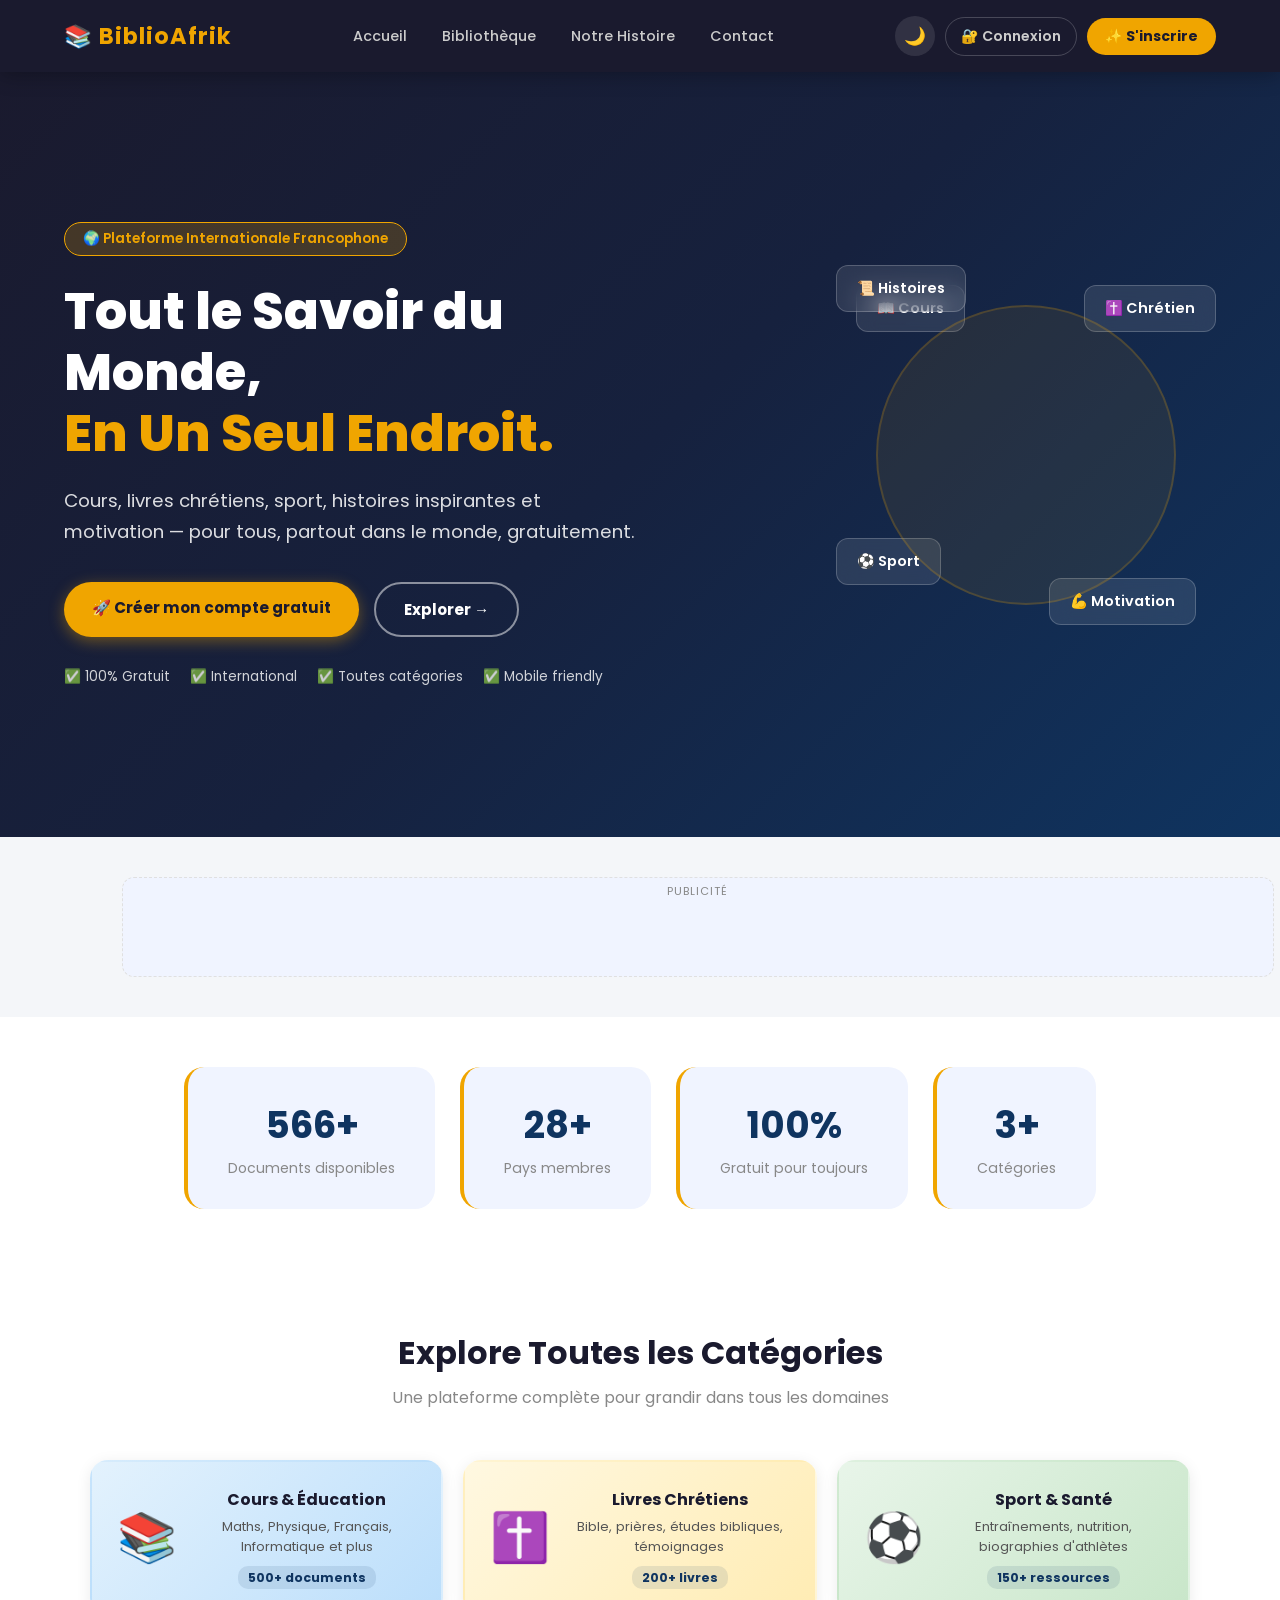
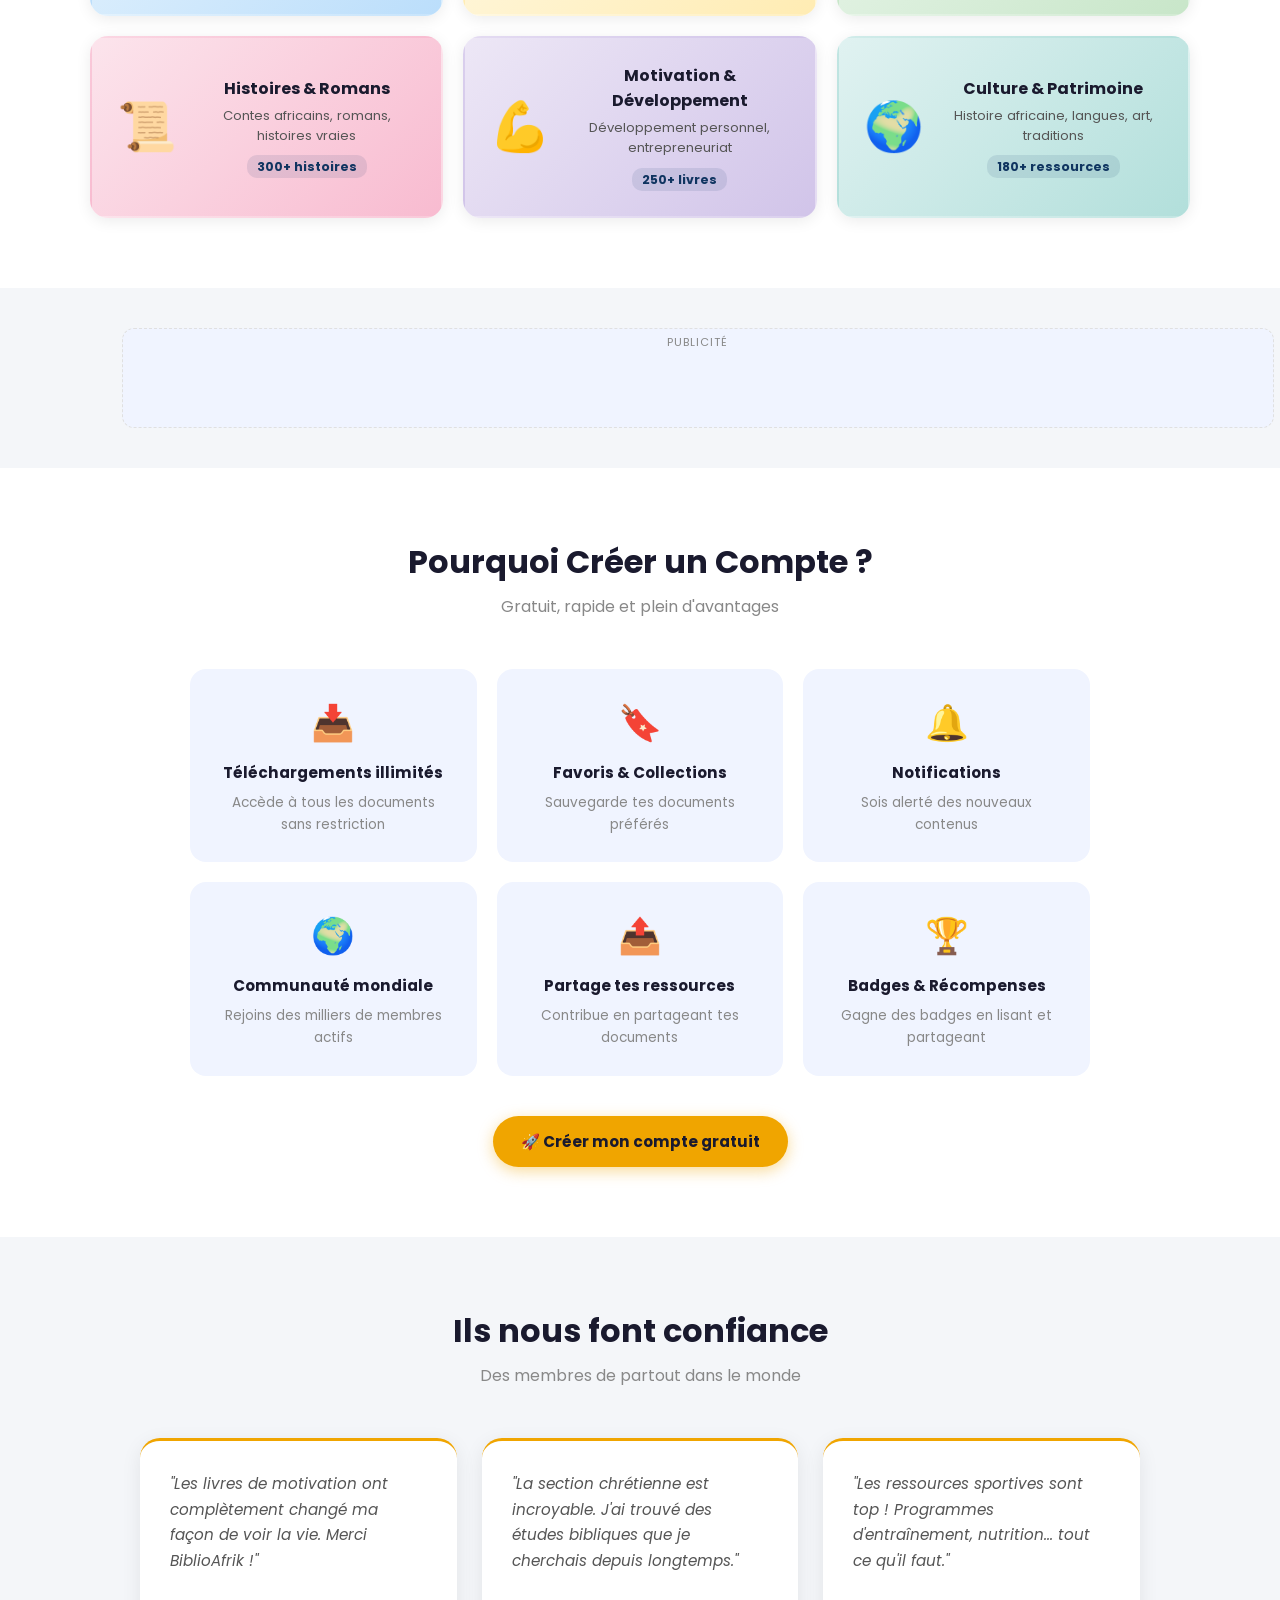
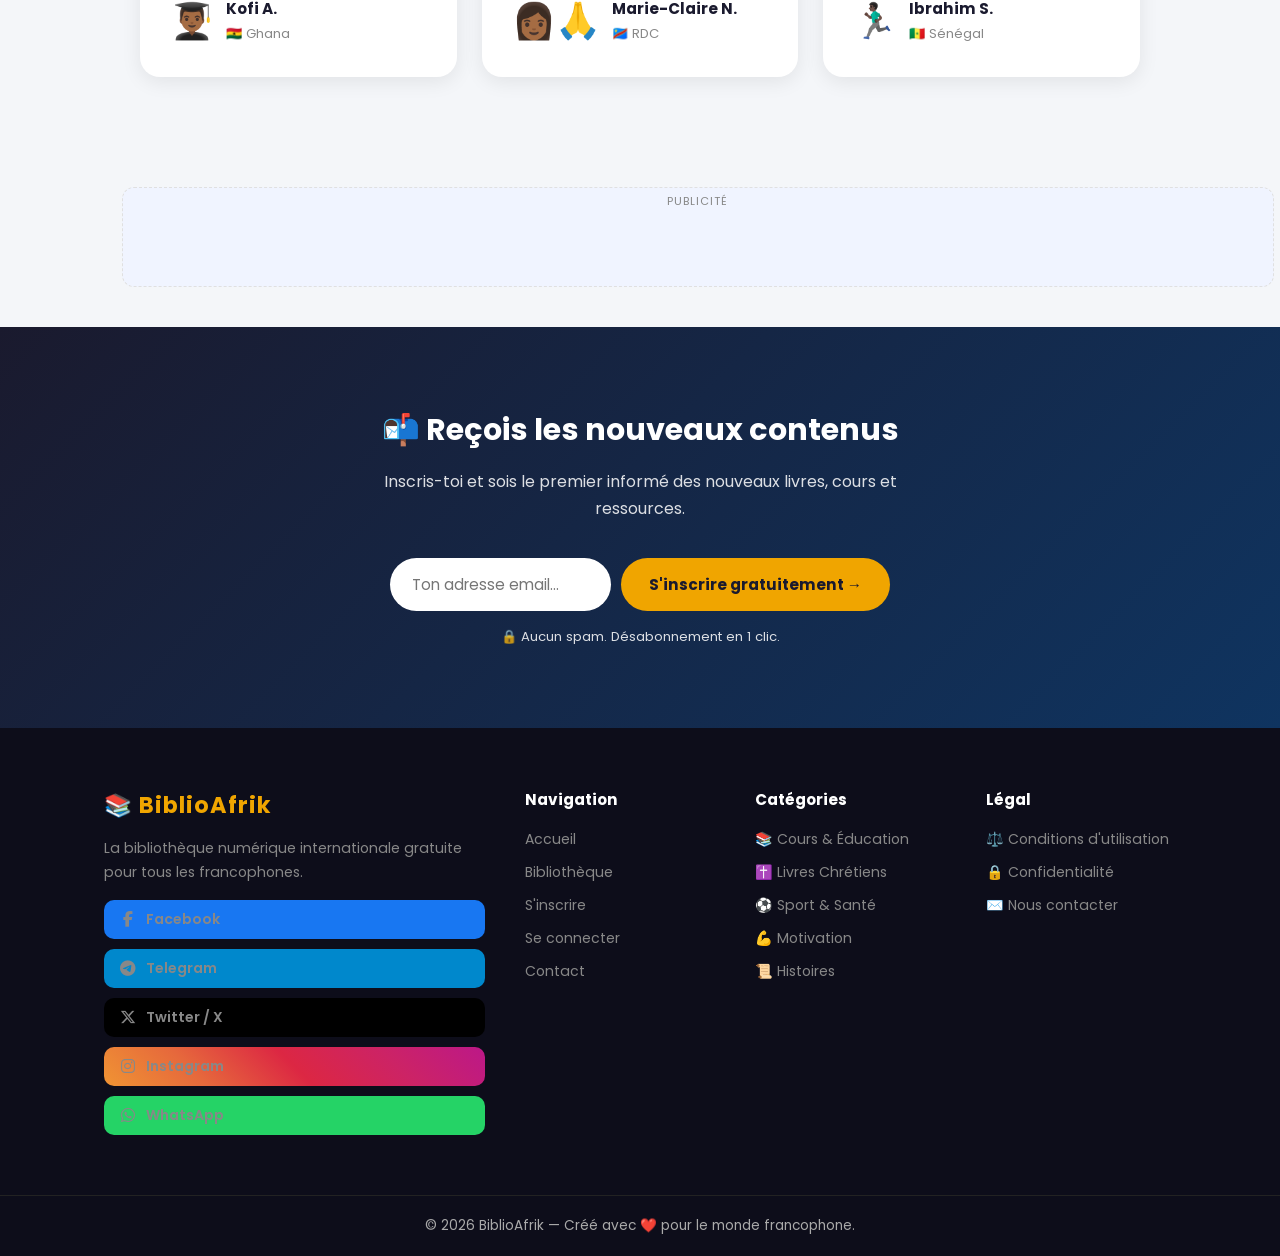
==== index.html @ c8571923 "Verset du jour + lecteur PDF" ====
<!DOCTYPE html>
<html lang="fr" data-theme="light">
<head>
  <meta charset="UTF-8"/>
  <meta name="viewport" content="width=device-width, initial-scale=1.0"/>
  <meta name="description" content="BiblioAfrik — Bibliothèque numérique internationale gratuite pour tous les francophones"/>
  <title>BiblioAfrik — Bibliothèque Numérique Internationale</title>
  <link rel="stylesheet" href="css/style.css"/>
  <link href="https://fonts.googleapis.com/css2?family=Poppins:wght@300;400;600;700;800&display=swap" rel="stylesheet"/>
  <link rel="stylesheet" href="https://cdnjs.cloudflare.com/ajax/libs/font-awesome/6.5.0/css/all.min.css"/>
  <script async src="https://pagead2.googlesyndication.com/pagead/js/adsbygoogle.js?client=ca-pub-8006779195400510" crossorigin="anonymous"></script>
</head>
<script src="js/verset.js"></script>
<body>
    <!-- VERSET DU JOUR -->
<div id="versetDuJour"></div>

  <nav>
    <div class="logo">📚 BiblioAfrik</div>
    <div class="hamburger" id="hamburger"><span></span><span></span><span></span></div>
    <ul id="navMenu">
      <li><a href="index.html">Accueil</a></li>
      <li><a href="bibliotheque.html">Bibliothèque</a></li>
      <li><a href="apropos.html">Notre Histoire</a></li>
      <li><a href="contact.html">Contact</a></li>
    </ul>
    <div class="nav-actions">
      <button class="dark-toggle" id="darkToggle">🌙</button>
      <div class="notif-bell" id="notifBell" onclick="toggleNotifs()" style="display:none;">
        🔔
        <span class="notif-count" id="notifCount">0</span>
        <div class="notif-dropdown" id="notifDropdown">
          <div class="notif-header"><h4>🔔 Notifications</h4><button onclick="toutMarquerLu()">Tout lire</button></div>
          <div id="notifListe"></div>
        </div>
      </div>
      <a href="connexion.html" class="btn-nav-login" id="btnLogin">🔐 Connexion</a>
      <a href="inscription.html" class="btn-nav-register" id="btnRegister">✨ S'inscrire</a>
    </div>
  </nav>

  <header class="hero">
    <div class="hero-content">
      <div class="hero-badge">🌍 Plateforme Internationale Francophone</div>
      <h1>Tout le Savoir du Monde,<br/><span>En Un Seul Endroit.</span></h1>
      <p>Cours, livres chrétiens, sport, histoires inspirantes et motivation — pour tous, partout dans le monde, gratuitement.</p>
      <div class="hero-buttons">
        <a href="inscription.html" class="btn">🚀 Créer mon compte gratuit</a>
        <a href="bibliotheque.html" class="btn btn-outline">Explorer →</a>
      </div>
      <div class="hero-trust">
        <span>✅ 100% Gratuit</span>
        <span>✅ International</span>
        <span>✅ Toutes catégories</span>
        <span>✅ Mobile friendly</span>
      </div>
    </div>
    <div class="hero-visual">
      <div class="floating-card fc1">📖 Cours</div>
      <div class="floating-card fc2">✝️ Chrétien</div>
      <div class="floating-card fc3">⚽ Sport</div>
      <div class="floating-card fc4">💪 Motivation</div>
      <div class="floating-card fc5">📜 Histoires</div>
      <div class="hero-circle"></div>
    </div>
  </header>

  <!-- PUB APRÈS HERO -->
  <div class="pub-section">
    <div class="pub-container pub-horizontal">
      <ins class="adsbygoogle" style="display:block" data-ad-client="ca-pub-8006779195400510" data-ad-slot="auto" data-ad-format="auto" data-full-width-responsive="true"></ins>
      <script>(adsbygoogle = window.adsbygoogle || []).push({});</script>
    </div>
  </div>

  <section class="stats">
    <div class="stat-card"><h2 class="count" data-target="1000">0</h2><p>Documents disponibles</p></div>
    <div class="stat-card"><h2 class="count" data-target="50">0</h2><p>Pays membres</p></div>
    <div class="stat-card"><h2>100%</h2><p>Gratuit pour toujours</p></div>
    <div class="stat-card"><h2 class="count" data-target="6">0</h2><p>Catégories</p></div>
  </section>

  <section class="categories">
    <h2>Explore Toutes les Catégories</h2>
    <p class="subtitle">Une plateforme complète pour grandir dans tous les domaines</p>
    <div class="cat-grid-large">
      <a href="bibliotheque.html?cat=cours" class="cat-card-large cat-cours">
        <div class="cat-large-icon">📚</div>
        <div class="cat-large-info"><h3>Cours & Éducation</h3><p>Maths, Physique, Français, Informatique et plus</p><span class="cat-count">500+ documents</span></div>
      </a>
      <a href="bibliotheque.html?cat=chretien" class="cat-card-large cat-chretien">
        <div class="cat-large-icon">✝️</div>
        <div class="cat-large-info"><h3>Livres Chrétiens</h3><p>Bible, prières, études bibliques, témoignages</p><span class="cat-count">200+ livres</span></div>
      </a>
      <a href="bibliotheque.html?cat=sport" class="cat-card-large cat-sport">
        <div class="cat-large-icon">⚽</div>
        <div class="cat-large-info"><h3>Sport & Santé</h3><p>Entraînements, nutrition, biographies d'athlètes</p><span class="cat-count">150+ ressources</span></div>
      </a>
      <a href="bibliotheque.html?cat=histoires" class="cat-card-large cat-histoires">
        <div class="cat-large-icon">📜</div>
        <div class="cat-large-info"><h3>Histoires & Romans</h3><p>Contes africains, romans, histoires vraies</p><span class="cat-count">300+ histoires</span></div>
      </a>
      <a href="bibliotheque.html?cat=motivation" class="cat-card-large cat-motivation">
        <div class="cat-large-icon">💪</div>
        <div class="cat-large-info"><h3>Motivation & Développement</h3><p>Développement personnel, entrepreneuriat</p><span class="cat-count">250+ livres</span></div>
      </a>
      <a href="bibliotheque.html?cat=culture" class="cat-card-large cat-culture">
        <div class="cat-large-icon">🌍</div>
        <div class="cat-large-info"><h3>Culture & Patrimoine</h3><p>Histoire africaine, langues, art, traditions</p><span class="cat-count">180+ ressources</span></div>
      </a>
    </div>
  </section>

  <!-- PUB ENTRE SECTIONS -->
  <div class="pub-section">
    <div class="pub-container pub-horizontal">
      <ins class="adsbygoogle" style="display:block" data-ad-client="ca-pub-8006779195400510" data-ad-slot="auto" data-ad-format="auto" data-full-width-responsive="true"></ins>
      <script>(adsbygoogle = window.adsbygoogle || []).push({});</script>
    </div>
  </div>

  <section class="why-register">
    <div class="why-content">
      <h2>Pourquoi Créer un Compte ?</h2>
      <p class="subtitle">Gratuit, rapide et plein d'avantages</p>
      <div class="benefits-grid">
        <div class="benefit"><span>📥</span><h3>Téléchargements illimités</h3><p>Accède à tous les documents sans restriction</p></div>
        <div class="benefit"><span>🔖</span><h3>Favoris & Collections</h3><p>Sauvegarde tes documents préférés</p></div>
        <div class="benefit"><span>🔔</span><h3>Notifications</h3><p>Sois alerté des nouveaux contenus</p></div>
        <div class="benefit"><span>🌍</span><h3>Communauté mondiale</h3><p>Rejoins des milliers de membres actifs</p></div>
        <div class="benefit"><span>📤</span><h3>Partage tes ressources</h3><p>Contribue en partageant tes documents</p></div>
        <div class="benefit"><span>🏆</span><h3>Badges & Récompenses</h3><p>Gagne des badges en lisant et partageant</p></div>
      </div>
      <a href="inscription.html" class="btn" style="margin-top:40px;display:inline-block;">🚀 Créer mon compte gratuit</a>
    </div>
  </section>

  <section class="temoignages">
    <h2>Ils nous font confiance</h2>
    <p class="subtitle">Des membres de partout dans le monde</p>
    <div class="temoignages-grid">
      <div class="temoignage-card">
        <p>"Les livres de motivation ont complètement changé ma façon de voir la vie. Merci BiblioAfrik !"</p>
        <div class="temoignage-auteur"><span class="avatar-emoji">👨🏾‍🎓</span><div><strong>Kofi A.</strong><small>🇬🇭 Ghana</small></div></div>
      </div>
      <div class="temoignage-card">
        <p>"La section chrétienne est incroyable. J'ai trouvé des études bibliques que je cherchais depuis longtemps."</p>
        <div class="temoignage-auteur"><span class="avatar-emoji">👩🏾‍🙏</span><div><strong>Marie-Claire N.</strong><small>🇨🇩 RDC</small></div></div>
      </div>
      <div class="temoignage-card">
        <p>"Les ressources sportives sont top ! Programmes d'entraînement, nutrition... tout ce qu'il faut."</p>
        <div class="temoignage-auteur"><span class="avatar-emoji">🏃🏿‍♂️</span><div><strong>Ibrahim S.</strong><small>🇸🇳 Sénégal</small></div></div>
      </div>
    </div>
  </section>

  <!-- PUB AVANT NEWSLETTER -->
  <div class="pub-section">
    <div class="pub-container pub-horizontal">
      <ins class="adsbygoogle" style="display:block" data-ad-client="ca-pub-8006779195400510" data-ad-slot="auto" data-ad-format="auto" data-full-width-responsive="true"></ins>
      <script>(adsbygoogle = window.adsbygoogle || []).push({});</script>
    </div>
  </div>

  <section class="newsletter">
    <div class="newsletter-content">
      <h2>📬 Reçois les nouveaux contenus</h2>
      <p>Inscris-toi et sois le premier informé des nouveaux livres, cours et ressources.</p>
      <form class="newsletter-form" onsubmit="inscrireNewsletter(event)">
        <input type="email" id="emailNewsletter" placeholder="Ton adresse email..." required/>
        <button type="submit">S'inscrire gratuitement →</button>
      </form>
      <p class="newsletter-note">🔒 Aucun spam. Désabonnement en 1 clic.</p>
      <div class="newsletter-succes" id="newsletterSucces">✅ Merci ! Tu recevras les prochains contenus par email.</div>
    </div>
  </section>

  <footer>
    <div class="footer-content">
      <div class="footer-col">
        <div class="logo">📚 BiblioAfrik</div>
        <p>La bibliothèque numérique internationale gratuite pour tous les francophones.</p>
        <div class="social-links">
          <a href="#" class="social-btn facebook"><i class="fab fa-facebook-f"></i> Facebook</a>
          <a href="#" class="social-btn telegram"><i class="fab fa-telegram"></i> Telegram</a>
          <a href="#" class="social-btn twitter"><i class="fab fa-x-twitter"></i> Twitter / X</a>
          <a href="#" class="social-btn instagram"><i class="fab fa-instagram"></i> Instagram</a>
          <a href="#" class="social-btn whatsapp"><i class="fab fa-whatsapp"></i> WhatsApp</a>
        </div>
      </div>
      <div class="footer-col">
        <h4>Navigation</h4>
        <ul>
          <li><a href="index.html">Accueil</a></li>
          <li><a href="bibliotheque.html">Bibliothèque</a></li>
          <li><a href="inscription.html">S'inscrire</a></li>
          <li><a href="connexion.html">Se connecter</a></li>
          <li><a href="contact.html">Contact</a></li>
        </ul>
      </div>
      <div class="footer-col">
        <h4>Catégories</h4>
        <ul>
          <li><a href="bibliotheque.html?cat=cours">📚 Cours & Éducation</a></li>
          <li><a href="bibliotheque.html?cat=chretien">✝️ Livres Chrétiens</a></li>
          <li><a href="bibliotheque.html?cat=sport">⚽ Sport & Santé</a></li>
          <li><a href="bibliotheque.html?cat=motivation">💪 Motivation</a></li>
          <li><a href="bibliotheque.html?cat=histoires">📜 Histoires</a></li>
        </ul>
      </div>
      <div class="footer-col">
        <h4>Légal</h4>
        <ul>
          <li><a href="conditions.html">⚖️ Conditions d'utilisation</a></li>
          <li><a href="conditions.html">🔒 Confidentialité</a></li>
          <li><a href="contact.html">✉️ Nous contacter</a></li>
        </ul>
      </div>
    </div>
    <div class="footer-bottom">
      <p>© 2026 BiblioAfrik — Créé avec ❤️ pour le monde francophone.</p>
    </div>
  </footer>

  <script src="js/main.js"></script>
  <script src="js/notifications.js"></script>
  <script>
    const toggle = document.getElementById('darkToggle');
    const html = document.documentElement;
    if (localStorage.getItem('theme') === 'dark') { html.setAttribute('data-theme','dark'); toggle.textContent='☀️'; }
    toggle.addEventListener('click', () => {
      const isDark = html.getAttribute('data-theme') === 'dark';
      html.setAttribute('data-theme', isDark ? 'light' : 'dark');
      toggle.textContent = isDark ? '🌙' : '☀️';
      localStorage.setItem('theme', isDark ? 'light' : 'dark');
    });
    function animerCompteurs() {
      document.querySelectorAll('.count').forEach(el => {
        const target = parseInt(el.getAttribute('data-target'));
        let current = 0;
        const increment = target / 60;
        const timer = setInterval(() => {
          current += increment;
          if (current >= target) { el.textContent = target + '+'; clearInterval(timer); }
          else { el.textContent = Math.floor(current) + '+'; }
        }, 25);
      });
    }
    const observer = new IntersectionObserver((entries) => {
      entries.forEach(e => { if (e.isIntersecting) { animerCompteurs(); observer.disconnect(); } });
    });
    if (document.querySelector('.stats')) observer.observe(document.querySelector('.stats'));
    function inscrireNewsletter(e) {
      e.preventDefault();
      const email = document.getElementById('emailNewsletter').value;
      let emails = JSON.parse(localStorage.getItem('biblioafrik_emails') || '[]');
      if (!emails.includes(email)) emails.push(email);
      localStorage.setItem('biblioafrik_emails', JSON.stringify(emails));
      document.getElementById('newsletterSucces').style.display = 'block';
      document.getElementById('emailNewsletter').value = '';
    }
    document.getElementById('hamburger').addEventListener('click', () => {
      document.getElementById('navMenu').classList.toggle('ouvert');
    });
    const user = JSON.parse(localStorage.getItem('biblioafrik_user_actif') || 'null');
    if (user) {
      document.getElementById('btnLogin').textContent = '👤 ' + user.prenom;
      document.getElementById('btnLogin').href = 'profil.html';
      document.getElementById('btnRegister').textContent = '🚪 Déconnexion';
      document.getElementById('btnRegister').href = '#';
      document.getElementById('btnRegister').onclick = () => { localStorage.removeItem('biblioafrik_user_actif'); location.reload(); };
    }
  </script>
</body>
</html>
---- css/style.css ----
/* ============================================
   BIBLIOAFRIK — STYLE COMPLET AVEC DARK MODE
   ============================================ */

/* === VARIABLES LIGHT MODE === */
:root {
  --primary: #1a1a2e;
  --secondary: #0f3460;
  --accent: #f0a500;
  --bg: #f4f6f9;
  --surface: #ffffff;
  --surface2: #f0f4ff;
  --text: #1a1a2e;
  --text2: #555;
  --gray: #888;
  --border: #e0e0e0;
  --shadow: rgba(0,0,0,0.08);
  --nav-bg: #1a1a2e;
  --hero-bg: linear-gradient(135deg, #1a1a2e 0%, #16213e 50%, #0f3460 100%);
}

/* === VARIABLES DARK MODE === */
[data-theme="dark"] {
  --bg: #0d0d1a;
  --surface: #1a1a2e;
  --surface2: #16213e;
  --text: #f0f0f0;
  --text2: #bbb;
  --gray: #888;
  --border: #2a2a4a;
  --shadow: rgba(0,0,0,0.3);
  --nav-bg: #0d0d1a;
}

/* === RESET === */
* { margin: 0; padding: 0; box-sizing: border-box; }

body {
  font-family: 'Poppins', sans-serif;
  background: var(--bg);
  color: var(--text);
  transition: background 0.3s, color 0.3s;
}

/* === NAVIGATION === */
nav {
  display: flex;
  justify-content: space-between;
  align-items: center;
  padding: 16px 5%;
  background: var(--nav-bg);
  position: sticky;
  top: 0;
  z-index: 1000;
  box-shadow: 0 2px 20px rgba(0,0,0,0.3);
  gap: 15px;
}

.logo {
  font-size: 1.4rem;
  font-weight: 700;
  color: var(--accent);
  letter-spacing: 1px;
  white-space: nowrap;
}

nav ul {
  list-style: none;
  display: flex;
  gap: 5px;
  flex: 1;
  justify-content: center;
}

nav ul a {
  color: #ccc;
  text-decoration: none;
  font-weight: 500;
  font-size: 0.9rem;
  padding: 7px 15px;
  border-radius: 20px;
  transition: all 0.3s;
  display: block;
}

nav ul a:hover {
  background: var(--accent);
  color: var(--primary);
}

/* === DARK MODE TOGGLE === */
.dark-toggle {
  background: rgba(255,255,255,0.1);
  border: none;
  border-radius: 50%;
  width: 40px;
  height: 40px;
  font-size: 1.1rem;
  cursor: pointer;
  transition: all 0.3s;
  flex-shrink: 0;
}

.dark-toggle:hover {
  background: var(--accent);
  transform: rotate(20deg);
}

/* === HAMBURGER === */
.hamburger {
  display: none;
  flex-direction: column;
  gap: 5px;
  cursor: pointer;
  padding: 5px;
}

.hamburger span {
  width: 25px;
  height: 3px;
  background: white;
  border-radius: 3px;
  transition: all 0.3s;
}

/* === HERO === */
.hero {
  background: var(--hero-bg);
  color: white;
  padding: 80px 5%;
  display: flex;
  align-items: center;
  justify-content: space-between;
  gap: 40px;
  min-height: 85vh;
  position: relative;
  overflow: hidden;
}

.hero-content { max-width: 580px; z-index: 2; }

.hero-badge {
  display: inline-block;
  background: rgba(240,165,0,0.2);
  border: 1px solid var(--accent);
  color: var(--accent);
  padding: 6px 18px;
  border-radius: 20px;
  font-size: 0.85rem;
  font-weight: 600;
  margin-bottom: 25px;
  animation: fadeInDown 0.6s ease;
}

.hero h1 {
  font-size: clamp(2rem, 4.5vw, 3.2rem);
  font-weight: 800;
  line-height: 1.2;
  margin-bottom: 20px;
  animation: fadeInDown 0.7s ease;
}

.hero h1 span { color: var(--accent); }

.hero p {
  font-size: clamp(1rem, 1.8vw, 1.15rem);
  opacity: 0.85;
  line-height: 1.7;
  margin-bottom: 35px;
  animation: fadeInDown 0.8s ease;
}

.hero-buttons {
  display: flex;
  gap: 15px;
  flex-wrap: wrap;
  margin-bottom: 30px;
  animation: fadeInDown 0.9s ease;
}

.btn {
  background: var(--accent);
  color: var(--primary);
  padding: 14px 28px;
  border-radius: 50px;
  text-decoration: none;
  font-weight: 700;
  font-size: 0.95rem;
  display: inline-block;
  transition: all 0.3s;
  box-shadow: 0 4px 15px rgba(240,165,0,0.4);
}

.btn:hover {
  transform: translateY(-3px);
  box-shadow: 0 8px 25px rgba(240,165,0,0.5);
}

.btn-outline {
  background: transparent;
  border: 2px solid rgba(255,255,255,0.5);
  color: white;
  box-shadow: none;
}

.btn-outline:hover {
  background: white;
  color: var(--primary);
  border-color: white;
}

.hero-trust {
  display: flex;
  gap: 20px;
  flex-wrap: wrap;
  animation: fadeInDown 1s ease;
}

.hero-trust span {
  font-size: 0.85rem;
  opacity: 0.8;
  display: flex;
  align-items: center;
  gap: 5px;
}

/* === HERO VISUEL === */
.hero-visual {
  position: relative;
  width: 380px;
  height: 380px;
  flex-shrink: 0;
  z-index: 2;
}

.hero-circle {
  width: 300px;
  height: 300px;
  border-radius: 50%;
  background: rgba(240,165,0,0.08);
  border: 2px solid rgba(240,165,0,0.2);
  position: absolute;
  top: 50%;
  left: 50%;
  transform: translate(-50%, -50%);
  animation: pulse 3s ease-in-out infinite;
}

.floating-card {
  position: absolute;
  background: rgba(255,255,255,0.1);
  backdrop-filter: blur(10px);
  border: 1px solid rgba(255,255,255,0.2);
  color: white;
  padding: 12px 20px;
  border-radius: 12px;
  font-size: 0.9rem;
  font-weight: 600;
  white-space: nowrap;
}

.fc1 { top: 20px; left: 20px; animation: float 3s ease-in-out infinite; }
.fc2 { top: 20px; right: 0; animation: float 3.5s ease-in-out infinite 0.5s; }
.fc3 { bottom: 60px; left: 0; animation: float 4s ease-in-out infinite 1s; }
.fc4 { bottom: 20px; right: 20px; animation: float 3.2s ease-in-out infinite 0.3s; }

/* === STATS === */
.stats {
  display: flex;
  justify-content: center;
  gap: 25px;
  padding: 50px 5%;
  background: var(--surface);
  flex-wrap: wrap;
}

.stat-card {
  text-align: center;
  padding: 30px 40px;
  border-radius: 20px;
  background: var(--surface2);
  border-left: 4px solid var(--accent);
  min-width: 150px;
  transition: transform 0.3s;
}

.stat-card:hover { transform: translateY(-5px); }
.stat-card h2 { font-size: 2.3rem; color: var(--secondary); font-weight: 700; }
[data-theme="dark"] .stat-card h2 { color: var(--accent); }
.stat-card p { color: var(--gray); font-size: 0.88rem; margin-top: 5px; }

/* === COMMENT ÇA MARCHE === */
.how-it-works {
  padding: 70px 5%;
  text-align: center;
  background: var(--bg);
}

.how-it-works h2 {
  font-size: clamp(1.5rem, 3vw, 2rem);
  color: var(--text);
  margin-bottom: 8px;
}

.subtitle {
  color: var(--gray);
  margin-bottom: 50px;
  font-size: 1rem;
}

.steps {
  display: flex;
  align-items: center;
  justify-content: center;
  gap: 20px;
  flex-wrap: wrap;
}

.step {
  background: var(--surface);
  border-radius: 20px;
  padding: 35px 30px;
  max-width: 220px;
  box-shadow: 0 5px 20px var(--shadow);
  transition: transform 0.3s;
  position: relative;
}

.step:hover { transform: translateY(-6px); }

.step-num {
  position: absolute;
  top: -15px;
  left: 50%;
  transform: translateX(-50%);
  background: var(--accent);
  color: var(--primary);
  width: 30px;
  height: 30px;
  border-radius: 50%;
  font-weight: 700;
  display: flex;
  align-items: center;
  justify-content: center;
  font-size: 0.9rem;
}

.step-icon { font-size: 2.5rem; margin-bottom: 15px; }
.step h3 { color: var(--text); margin-bottom: 10px; font-size: 1.1rem; }
.step p { color: var(--text2); font-size: 0.88rem; line-height: 1.6; }

.step-arrow {
  font-size: 2rem;
  color: var(--accent);
  font-weight: 700;
}

/* === CATEGORIES === */
.categories {
  padding: 70px 5%;
  text-align: center;
  background: var(--surface);
}

.categories h2 {
  font-size: clamp(1.5rem, 3vw, 2rem);
  color: var(--text);
  margin-bottom: 8px;
}

.cat-grid {
  display: grid;
  grid-template-columns: repeat(auto-fit, minmax(160px, 1fr));
  gap: 20px;
  max-width: 1000px;
  margin: 0 auto;
}

.cat-card {
  background: var(--surface2);
  border: 2px solid var(--border);
  border-radius: 18px;
  padding: 30px 15px;
  text-decoration: none;
  color: var(--text);
  display: flex;
  flex-direction: column;
  align-items: center;
  gap: 8px;
  transition: all 0.3s;
  box-shadow: 0 2px 8px var(--shadow);
}

.cat-card span { font-size: 2.2rem; }
.cat-card strong { font-size: 0.95rem; }
.cat-card small { font-size: 0.78rem; color: var(--gray); }

.cat-card:hover {
  border-color: var(--accent);
  background: rgba(240,165,0,0.08);
  transform: translateY(-6px);
  box-shadow: 0 10px 25px rgba(240,165,0,0.2);
}

/* === TÉMOIGNAGES === */
.temoignages {
  padding: 70px 5%;
  background: var(--bg);
  text-align: center;
}

.temoignages h2 {
  font-size: clamp(1.5rem, 3vw, 2rem);
  color: var(--text);
  margin-bottom: 8px;
}

.temoignages-grid {
  display: grid;
  grid-template-columns: repeat(auto-fit, minmax(280px, 1fr));
  gap: 25px;
  max-width: 1000px;
  margin: 0 auto;
}

.temoignage-card {
  background: var(--surface);
  border-radius: 20px;
  padding: 30px;
  box-shadow: 0 5px 20px var(--shadow);
  text-align: left;
  transition: transform 0.3s;
  border-top: 3px solid var(--accent);
}

.temoignage-card:hover { transform: translateY(-5px); }

.temoignage-card p {
  color: var(--text2);
  font-size: 0.95rem;
  line-height: 1.7;
  margin-bottom: 20px;
  font-style: italic;
}

.temoignage-auteur {
  display: flex;
  align-items: center;
  gap: 12px;
}

.avatar-emoji { font-size: 2.2rem; }
.temoignage-auteur strong { display: block; color: var(--text); font-size: 0.95rem; }
.temoignage-auteur small { color: var(--gray); font-size: 0.82rem; }

/* === NEWSLETTER === */
.newsletter {
  background: linear-gradient(135deg, #1a1a2e, #0f3460);
  padding: 80px 5%;
  text-align: center;
  color: white;
}

.newsletter-content { max-width: 600px; margin: 0 auto; }

.newsletter h2 {
  font-size: clamp(1.4rem, 3vw, 1.9rem);
  margin-bottom: 15px;
}

.newsletter p {
  opacity: 0.85;
  margin-bottom: 35px;
  line-height: 1.7;
}

.newsletter-form {
  display: flex;
  gap: 10px;
  max-width: 500px;
  margin: 0 auto 15px;
  flex-wrap: wrap;
}

.newsletter-form input {
  flex: 1;
  padding: 15px 22px;
  border-radius: 50px;
  border: none;
  font-family: 'Poppins', sans-serif;
  font-size: 0.95rem;
  outline: none;
  min-width: 200px;
}

.newsletter-form button {
  padding: 15px 28px;
  background: var(--accent);
  color: var(--primary);
  border: none;
  border-radius: 50px;
  font-family: 'Poppins', sans-serif;
  font-weight: 700;
  font-size: 0.95rem;
  cursor: pointer;
  transition: all 0.3s;
  white-space: nowrap;
}

.newsletter-form button:hover {
  transform: translateY(-2px);
  box-shadow: 0 5px 20px rgba(240,165,0,0.4);
}

.newsletter-note {
  opacity: 0.6;
  font-size: 0.82rem;
  margin-bottom: 0 !important;
}

.newsletter-succes {
  display: none;
  background: rgba(46,204,113,0.2);
  border: 1px solid #2ecc71;
  color: #2ecc71;
  padding: 12px 20px;
  border-radius: 10px;
  margin-top: 15px;
  font-weight: 600;
}

/* === FOOTER === */
footer {
  background: #0d0d1a;
  color: #aaa;
}

.footer-content {
  display: grid;
  grid-template-columns: 2fr 1fr 1fr 1fr;
  gap: 40px;
  padding: 60px 5%;
  max-width: 1200px;
  margin: 0 auto;
}

.footer-col .logo { margin-bottom: 15px; }
.footer-col p { font-size: 0.88rem; line-height: 1.7; color: #888; }
.footer-col h4 { color: white; margin-bottom: 15px; font-size: 0.95rem; }

.footer-col ul { list-style: none; }
.footer-col ul li { margin-bottom: 8px; }
.footer-col ul a { color: #888; text-decoration: none; font-size: 0.88rem; transition: color 0.3s; }
.footer-col ul a:hover { color: var(--accent); }

.social-links { display: flex; flex-direction: column; gap: 8px; margin-top: 15px; }
.social-links a { color: #888; text-decoration: none; font-size: 0.88rem; transition: color 0.3s; }
.social-links a:hover { color: var(--accent); }

.footer-bottom {
  border-top: 1px solid #222;
  padding: 20px 5%;
  text-align: center;
  font-size: 0.85rem;
}

/* === PAGE BIBLIOTHEQUE === */
.page-title {
  background: linear-gradient(135deg, #1a1a2e, #0f3460);
  color: white;
  text-align: center;
  padding: 60px 5% 40px;
}

.page-title h1 { font-size: clamp(1.6rem, 3vw, 2.2rem); margin-bottom: 10px; }
.page-title p { opacity: 0.8; margin-bottom: 30px; }

.search-bar { position: relative; max-width: 550px; margin: 0 auto; }
.search-bar input {
  width: 100%;
  padding: 16px 55px 16px 25px;
  border-radius: 50px;
  border: none;
  font-size: 1rem;
  font-family: 'Poppins', sans-serif;
  outline: none;
  box-shadow: 0 5px 20px rgba(0,0,0,0.2);
}

.search-bar::after {
  content: '🔍';
  position: absolute;
  right: 20px;
  top: 50%;
  transform: translateY(-50%);
  font-size: 1.2rem;
}

.compteur {
  text-align: center;
  padding: 15px;
  color: var(--gray);
  font-size: 0.9rem;
  background: var(--surface);
}

.filtres {
  display: flex;
  justify-content: center;
  flex-wrap: wrap;
  gap: 10px;
  padding: 25px 5%;
  background: var(--surface);
  border-bottom: 1px solid var(--border);
}

.filtre {
  padding: 9px 20px;
  border-radius: 50px;
  border: 2px solid var(--border);
  background: var(--surface);
  font-family: 'Poppins', sans-serif;
  font-weight: 600;
  font-size: 0.88rem;
  cursor: pointer;
  color: var(--text);
  transition: all 0.3s;
}

.filtre:hover, .filtre.actif {
  background: var(--accent);
  border-color: var(--accent);
  color: var(--primary);
  box-shadow: 0 4px 12px rgba(240,165,0,0.3);
}

.documents { padding: 40px 5%; }

.doc-grid {
  display: grid;
  grid-template-columns: repeat(auto-fill, minmax(320px, 1fr));
  gap: 20px;
  max-width: 1200px;
  margin: 0 auto;
}

.doc-card {
  background: var(--surface);
  border-radius: 16px;
  padding: 22px;
  display: flex;
  align-items: center;
  gap: 15px;
  box-shadow: 0 3px 15px var(--shadow);
  transition: all 0.3s;
  border: 2px solid transparent;
}

.doc-card:hover {
  transform: translateY(-5px);
  border-color: var(--accent);
  box-shadow: 0 10px 30px var(--shadow);
}

.doc-icon { font-size: 2.2rem; flex-shrink: 0; }
.doc-info { flex: 1; min-width: 0; }
.doc-info h3 {
  font-size: 0.9rem;
  margin-bottom: 8px;
  line-height: 1.4;
  color: var(--text);
  white-space: nowrap;
  overflow: hidden;
  text-overflow: ellipsis;
}

.badges { display: flex; gap: 6px; flex-wrap: wrap; align-items: center; }

.badge {
  padding: 3px 10px;
  border-radius: 20px;
  font-size: 0.72rem;
  font-weight: 600;
}

.badge.maths { background: #e3f2fd; color: #1565c0; }
.badge.physique { background: #fce4ec; color: #c62828; }
.badge.francais { background: #e8f5e9; color: #2e7d32; }
.badge.informatique { background: #ede7f6; color: #4527a0; }
.badge.histoire { background: #fff3e0; color: #e65100; }
.badge.svt { background: #e0f2f1; color: #00695c; }
.badge.anglais { background: #f3e5f5; color: #6a1b9a; }

.niveau {
  font-size: 0.72rem;
  color: var(--gray);
  background: var(--surface2);
  padding: 3px 10px;
  border-radius: 20px;
}

.doc-meta { display: flex; gap: 8px; margin-top: 6px; }
.doc-meta span {
  font-size: 0.72rem;
  color: var(--gray);
  background: var(--surface2);
  padding: 2px 8px;
  border-radius: 10px;
}

.btn-dl {
  background: var(--secondary);
  color: white;
  padding: 10px 14px;
  border-radius: 10px;
  text-decoration: none;
  font-size: 0.82rem;
  font-weight: 600;
  white-space: nowrap;
  transition: all 0.3s;
  flex-shrink: 0;
}

.btn-dl:hover {
  background: var(--accent);
  color: var(--primary);
  transform: scale(1.05);
}

.doc-card.cache { display: none; }

.aucun-resultat {
  text-align: center;
  padding: 60px 20px;
  color: var(--gray);
  display: none;
  grid-column: 1/-1;
}

.aucun-resultat span { font-size: 3rem; display: block; margin-bottom: 15px; }

/* === PAGE HISTOIRE === */
.histoire-hero {
  background: linear-gradient(135deg, #1a1a2e, #0f3460);
  color: white;
  text-align: center;
  padding: 80px 5% 60px;
}

.avatar { font-size: 5rem; margin-bottom: 20px; }
.histoire-hero h1 { font-size: clamp(1.8rem, 3vw, 2.5rem); margin-bottom: 10px; }
.histoire-hero p { opacity: 0.8; font-size: 1.1rem; }

.histoire-contenu {
  max-width: 800px;
  margin: 0 auto;
  padding: 60px 5%;
  display: flex;
  flex-direction: column;
  gap: 40px;
}

.histoire-bloc {
  display: flex;
  align-items: flex-start;
  gap: 25px;
  background: var(--surface);
  padding: 35px;
  border-radius: 20px;
  box-shadow: 0 5px 20px var(--shadow);
  transition: transform 0.3s;
}

.histoire-bloc:hover { transform: translateY(-4px); }
.emoji-bloc { font-size: 2.5rem; flex-shrink: 0; }
.histoire-bloc h2 { font-size: 1.3rem; color: var(--secondary); margin-bottom: 12px; }
[data-theme="dark"] .histoire-bloc h2 { color: var(--accent); }
.histoire-bloc p { color: var(--text2); line-height: 1.8; }

.valeurs { background: var(--surface2); padding: 60px 5%; text-align: center; }
.valeurs h2 { font-size: clamp(1.5rem, 3vw, 2rem); color: var(--text); margin-bottom: 40px; }

.valeurs-grid {
  display: grid;
  grid-template-columns: repeat(auto-fit, minmax(160px, 1fr));
  gap: 25px;
  max-width: 800px;
  margin: 0 auto;
}

.valeur-card {
  background: var(--surface);
  border-radius: 15px;
  padding: 30px 20px;
  box-shadow: 0 3px 12px var(--shadow);
  transition: transform 0.3s;
}

.valeur-card:hover { transform: translateY(-5px); }
.valeur-card span { font-size: 2.5rem; display: block; margin-bottom: 12px; }
.valeur-card h3 { color: var(--text); margin-bottom: 8px; }
.valeur-card p { color: var(--gray); font-size: 0.9rem; }

/* === ANIMATIONS === */
@keyframes fadeInDown {
  from { opacity: 0; transform: translateY(-20px); }
  to { opacity: 1; transform: translateY(0); }
}

@keyframes float {
  0%, 100% { transform: translateY(0); }
  50% { transform: translateY(-12px); }
}

@keyframes pulse {
  0%, 100% { transform: translate(-50%, -50%) scale(1); opacity: 0.5; }
  50% { transform: translate(-50%, -50%) scale(1.1); opacity: 0.8; }
}

/* === MOBILE === */
@media (max-width: 900px) {
  .hero { flex-direction: column; text-align: center; min-height: auto; padding: 60px 5%; }
  .hero-buttons { justify-content: center; }
  .hero-trust { justify-content: center; }
  .hero-visual { width: 250px; height: 250px; }
  .footer-content { grid-template-columns: 1fr 1fr; gap: 30px; }
  .step-arrow { display: none; }
}

@media (max-width: 768px) {
  nav ul {
    display: none;
    flex-direction: column;
    position: absolute;
    top: 65px; left: 0; right: 0;
    background: var(--nav-bg);
    padding: 20px;
    gap: 5px;
  }
  nav ul.ouvert { display: flex; }
  .hamburger { display: flex; }
  .doc-grid { grid-template-columns: 1fr; }
  .histoire-bloc { flex-direction: column; }
  .footer-content { grid-template-columns: 1fr; }
}

@media (max-width: 480px) {
  .stats { gap: 15px; }
  .stat-card { padding: 20px 25px; min-width: 130px; }
  .doc-card { flex-wrap: wrap; }
  .btn-dl { width: 100%; text-align: center; margin-top: 10px; }
  .newsletter-form { flex-direction: column; }
  .newsletter-form button { width: 100%; }
}
/* === BOUTONS NAV AUTH === */
.nav-actions {
  display: flex;
  align-items: center;
  gap: 10px;
  flex-shrink: 0;
}

.btn-nav-login {
  color: #ccc;
  text-decoration: none;
  font-size: 0.88rem;
  font-weight: 600;
  padding: 8px 15px;
  border-radius: 20px;
  border: 1px solid rgba(255,255,255,0.2);
  transition: all 0.3s;
  white-space: nowrap;
}

.btn-nav-login:hover {
  background: rgba(255,255,255,0.1);
  color: white;
}

.btn-nav-register {
  background: var(--accent);
  color: var(--primary);
  text-decoration: none;
  font-size: 0.88rem;
  font-weight: 700;
  padding: 8px 18px;
  border-radius: 20px;
  transition: all 0.3s;
  white-space: nowrap;
}

.btn-nav-register:hover {
  transform: translateY(-2px);
  box-shadow: 0 4px 12px rgba(240,165,0,0.4);
}

/* === CATEGORIES LARGE === */
.cat-grid-large {
  display: grid;
  grid-template-columns: repeat(auto-fit, minmax(300px, 1fr));
  gap: 20px;
  max-width: 1100px;
  margin: 0 auto;
}

.cat-card-large {
  display: flex;
  align-items: center;
  gap: 20px;
  padding: 25px;
  border-radius: 18px;
  text-decoration: none;
  color: var(--text);
  transition: all 0.3s;
  border: 2px solid transparent;
  box-shadow: 0 3px 15px var(--shadow);
}

.cat-cours { background: linear-gradient(135deg, #e3f2fd, #bbdefb); }
.cat-chretien { background: linear-gradient(135deg, #fff8e1, #ffecb3); }
.cat-sport { background: linear-gradient(135deg, #e8f5e9, #c8e6c9); }
.cat-histoires { background: linear-gradient(135deg, #fce4ec, #f8bbd0); }
.cat-motivation { background: linear-gradient(135deg, #ede7f6, #d1c4e9); }
.cat-culture { background: linear-gradient(135deg, #e0f2f1, #b2dfdb); }

[data-theme="dark"] .cat-cours { background: rgba(14, 60, 100, 0.4); }
[data-theme="dark"] .cat-chretien { background: rgba(100, 70, 0, 0.4); }
[data-theme="dark"] .cat-sport { background: rgba(0, 80, 30, 0.4); }
[data-theme="dark"] .cat-histoires { background: rgba(100, 0, 40, 0.4); }
[data-theme="dark"] .cat-motivation { background: rgba(60, 0, 100, 0.4); }
[data-theme="dark"] .cat-culture { background: rgba(0, 80, 80, 0.4); }

.cat-card-large:hover {
  transform: translateY(-5px);
  border-color: var(--accent);
  box-shadow: 0 10px 30px var(--shadow);
}

.cat-large-icon { font-size: 3rem; flex-shrink: 0; }
.cat-large-info h3 { font-size: 1rem; margin-bottom: 5px; color: var(--text); }
.cat-large-info p { font-size: 0.82rem; color: var(--text2); line-height: 1.5; margin-bottom: 8px; }
.cat-count { font-size: 0.78rem; font-weight: 700; color: #0f3460; background: rgba(15,52,96,0.1); padding: 3px 10px; border-radius: 10px; }
[data-theme="dark"] .cat-count { color: var(--accent); background: rgba(240,165,0,0.15); }

/* === POURQUOI CRÉER UN COMPTE === */
.why-register {
  padding: 70px 5%;
  background: var(--surface);
  text-align: center;
}

.why-content { max-width: 900px; margin: 0 auto; }
.why-register h2 { font-size: clamp(1.5rem,3vw,2rem); color: var(--text); margin-bottom: 8px; }

.benefits-grid {
  display: grid;
  grid-template-columns: repeat(auto-fit, minmax(240px, 1fr));
  gap: 20px;
  margin-top: 40px;
}

.benefit {
  background: var(--surface2);
  border-radius: 16px;
  padding: 25px;
  transition: transform 0.3s;
  border: 2px solid transparent;
}

.benefit:hover { transform: translateY(-5px); border-color: var(--accent); }
.benefit span { font-size: 2.2rem; display: block; margin-bottom: 12px; }
.benefit h3 { color: var(--text); font-size: 0.95rem; margin-bottom: 8px; }
.benefit p { color: var(--gray); font-size: 0.85rem; line-height: 1.6; }
```
/* === NOTIFICATIONS === */
.notif-bell {
  position: relative;
  cursor: pointer;
  font-size: 1.3rem;
  padding: 8px;
  border-radius: 50%;
  background: rgba(255,255,255,0.1);
  transition: all 0.3s;
  user-select: none;
}

.notif-bell:hover { background: rgba(255,255,255,0.2); }

.notif-count {
  position: absolute;
  top: -2px;
  right: -2px;
  background: #e74c3c;
  color: white;
  font-size: 0.7rem;
  font-weight: 700;
  width: 18px;
  height: 18px;
  border-radius: 50%;
  display: flex;
  align-items: center;
  justify-content: center;
  font-family: 'Poppins', sans-serif;
}

.notif-count.cache { display: none; }

.notif-dropdown {
  position: absolute;
  top: 55px;
  right: -10px;
  width: 320px;
  background: var(--surface, #fff);
  border-radius: 16px;
  box-shadow: 0 10px 40px rgba(0,0,0,0.2);
  z-index: 9999;
  display: none;
  overflow: hidden;
  border: 1px solid var(--border, #e0e0e0);
}

.notif-dropdown.ouvert { display: block; animation: fadeInDown 0.3s ease; }

.notif-header {
  display: flex;
  justify-content: space-between;
  align-items: center;
  padding: 15px 18px;
  border-bottom: 1px solid var(--border, #e0e0e0);
  background: var(--surface2, #f0f4ff);
}

.notif-header h4 { color: var(--text, #333); font-size: 0.95rem; }

.notif-header button {
  background: none;
  border: none;
  color: #f0a500;
  font-family: 'Poppins', sans-serif;
  font-size: 0.8rem;
  font-weight: 600;
  cursor: pointer;
}

.notif-item {
  display: flex;
  align-items: flex-start;
  gap: 12px;
  padding: 14px 18px;
  border-bottom: 1px solid var(--border, #e0e0e0);
  transition: background 0.2s;
  cursor: pointer;
  text-decoration: none;
}

.notif-item:hover { background: var(--surface2, #f0f4ff); }

.notif-item.non-lu { background: rgba(240,165,0,0.06); }

.notif-icon { font-size: 1.8rem; flex-shrink: 0; }

.notif-texte { flex: 1; }
.notif-texte strong { display: block; font-size: 0.85rem; color: var(--text, #333); margin-bottom: 3px; }
.notif-texte small { font-size: 0.76rem; color: var(--gray, #888); }

.notif-point {
  width: 8px; height: 8px;
  background: #f0a500;
  border-radius: 50%;
  flex-shrink: 0;
  margin-top: 5px;
}

.notif-vide {
  text-align: center;
  padding: 30px 20px;
  color: var(--gray, #888);
  font-size: 0.88rem;
}

.notif-vide span { font-size: 2.5rem; display: block; margin-bottom: 10px; }

.notif-footer {
  padding: 12px 18px;
  text-align: center;
  border-top: 1px solid var(--border, #e0e0e0);
}

.notif-footer a {
  color: #f0a500;
  font-size: 0.85rem;
  font-weight: 600;
  text-decoration: none;
}

/* Animation cloche */
@keyframes ring {
  0%,100% { transform: rotate(0); }
  20% { transform: rotate(15deg); }
  40% { transform: rotate(-15deg); }
  60% { transform: rotate(10deg); }
  80% { transform: rotate(-10deg); }
}

.notif-bell.ring { animation: ring 0.6s ease; }
/* === RÉSEAUX SOCIAUX === */
.social-links {
  display: flex;
  flex-direction: column;
  gap: 10px;
  margin-top: 15px;
}

.social-btn {
  display: flex;
  align-items: center;
  gap: 10px;
  padding: 9px 16px;
  border-radius: 10px;
  text-decoration: none;
  font-size: 0.88rem;
  font-weight: 600;
  color: white;
  transition: all 0.3s;
}

.social-btn:hover { transform: translateX(5px); opacity: 0.9; }

.social-btn i { font-size: 1rem; width: 16px; text-align: center; }

.social-btn.facebook  { background: #1877f2; }
.social-btn.telegram  { background: #0088cc; }
.social-btn.twitter   { background: #000000; }
.social-btn.instagram { background: linear-gradient(45deg, #f09433, #e6683c, #dc2743, #cc2366, #bc1888); }
.social-btn.whatsapp  { background: #25d366; }
/* ============================================
   ESPACES PUBLICITAIRES
   ============================================ */

.pub-container {
  width: 100%;
  overflow: hidden;
  text-align: center;
  background: var(--surface2);
  border-radius: 12px;
  border: 1px dashed var(--border);
  position: relative;
}

.pub-container::before {
  content: 'Publicité';
  position: absolute;
  top: 5px;
  left: 50%;
  transform: translateX(-50%);
  font-size: 0.7rem;
  color: var(--gray);
  font-family: 'Poppins', sans-serif;
  text-transform: uppercase;
  letter-spacing: 1px;
  z-index: 1;
}

/* Pub horizontale — entre les sections */
.pub-horizontal {
  padding: 30px 20px 15px;
  margin: 20px 5%;
  min-height: 100px;
}

/* Pub dans la grille de documents */
.pub-dans-grille {
  padding: 25px 15px 10px;
  min-height: 90px;
  grid-column: 1 / -1;
}

/* Pub rectangle — sidebar ou section */
.pub-rectangle {
  padding: 25px 15px 10px;
  min-height: 120px;
  max-width: 400px;
  margin: 0 auto;
}

/* Section pub entre contenus */
.pub-section {
  padding: 20px 5%;
  background: var(--bg);
  text-align: center;
}

/* Responsive */
@media (max-width: 768px) {
  .pub-horizontal { margin: 15px 3%; }
  .pub-dans-grille { padding: 20px 10px 8px; }
}
/* === ACTIONS DOCUMENT === */
.doc-actions {
  display: flex;
  flex-direction: column;
  gap: 8px;
  flex-shrink: 0;
}

.btn-lire {
  background: #f0a500;
  color: #1a1a2e;
  padding: 9px 14px;
  border-radius: 10px;
  text-decoration: none;
  font-size: 0.82rem;
  font-weight: 700;
  white-space: nowrap;
  transition: all 0.3s;
  display: flex;
  align-items: center;
  gap: 6px;
  justify-content: center;
}

.btn-lire:hover {
  background: #e09400;
  transform: scale(1.05);
}

.btn-dl {
  background: var(--secondary, #0f3460);
  color: white;
  padding: 9px 14px;
  border-radius: 10px;
  text-decoration: none;
  font-size: 0.9rem;
  font-weight: 700;
  white-space: nowrap;
  transition: all 0.3s;
  display: flex;
  align-items: center;
  justify-content: center;
}

.btn-dl:hover {
  background: var(--accent, #f0a500);
  color: var(--primary, #1a1a2e);
  transform: scale(1.05);
}
/* ============================================
   VERSET DU JOUR
   ============================================ */

#versetDuJour {
  display: none;
  animation: slideDown 0.5s ease;
}

@keyframes slideDown {
  from { opacity: 0; transform: translateY(-20px); }
  to { opacity: 1; transform: translateY(0); }
}

@keyframes slideUp {
  from { opacity: 1; transform: translateY(0); }
  to { opacity: 0; transform: translateY(-20px); }
}

.verset-banner {
  background: linear-gradient(135deg, #1a1a2e, #2d1b69, #0f3460);
  color: white;
  padding: 18px 5%;
  display: flex;
  align-items: center;
  justify-content: space-between;
  gap: 20px;
  border-bottom: 3px solid #f0a500;
  position: relative;
  overflow: hidden;
}

.verset-banner::before {
  content: '✝';
  position: absolute;
  right: 80px;
  top: 50%;
  transform: translateY(-50%);
  font-size: 5rem;
  opacity: 0.05;
  color: white;
}

.verset-left { flex: 1; }

.verset-label {
  font-size: 0.75rem;
  color: #f0a500;
  font-weight: 700;
  text-transform: uppercase;
  letter-spacing: 1px;
  margin-bottom: 8px;
  display: flex;
  align-items: center;
  gap: 6px;
}

.verset-texte {
  font-size: clamp(0.88rem, 1.5vw, 1rem);
  line-height: 1.6;
  font-style: italic;
  margin: 0 0 8px 0;
  opacity: 0.95;
  border: none;
  padding: 0;
}

.verset-ref {
  font-size: 0.82rem;
  color: #f0a500;
  font-weight: 700;
}

.verset-actions {
  display: flex;
  gap: 8px;
  flex-shrink: 0;
}

.verset-btn-partager,
.verset-btn-fermer {
  background: rgba(255,255,255,0.1);
  color: white;
  border: 1px solid rgba(255,255,255,0.2);
  width: 36px;
  height: 36px;
  border-radius: 50%;
  cursor: pointer;
  transition: all 0.3s;
  display: flex;
  align-items: center;
  justify-content: center;
  font-size: 0.85rem;
}

.verset-btn-partager:hover { background: #f0a500; color: #1a1a2e; border-color: #f0a500; }
.verset-btn-fermer:hover { background: rgba(231,76,60,0.5); border-color: #e74c3c; }

/* === PAGE TOUS LES VERSETS === */
.versets-grid {
  display: grid;
  grid-template-columns: repeat(auto-fill, minmax(300px, 1fr));
  gap: 20px;
  max-width: 1200px;
  margin: 0 auto;
  padding: 40px 5%;
}

.verset-card {
  background: var(--surface);
  border-radius: 16px;
  padding: 25px;
  box-shadow: 0 3px 15px var(--shadow);
  border-left: 4px solid var(--accent);
  transition: transform 0.3s;
  position: relative;
}

.verset-card:hover { transform: translateY(-4px); }

.verset-card.verset-aujourd-hui {
  border-left-color: #9b59b6;
  background: linear-gradient(135deg, rgba(155,89,182,0.05), var(--surface));
}

.verset-badge-today {
  background: #9b59b6;
  color: white;
  font-size: 0.72rem;
  font-weight: 700;
  padding: 3px 10px;
  border-radius: 20px;
  display: inline-block;
  margin-bottom: 12px;
}

.verset-card blockquote {
  font-style: italic;
  color: var(--text2);
  line-height: 1.7;
  font-size: 0.9rem;
  margin: 0 0 12px 0;
  border: none;
  padding: 0;
}

.verset-card-ref {
  color: var(--accent);
  font-weight: 700;
  font-size: 0.85rem;
  margin-bottom: 12px;
}

.verset-card-share {
  background: var(--surface2);
  color: var(--text);
  border: none;
  padding: 8px 16px;
  border-radius: 8px;
  font-family: 'Poppins', sans-serif;
  font-size: 0.82rem;
  font-weight: 600;
  cursor: pointer;
  transition: all 0.3s;
  display: flex;
  align-items: center;
  gap: 6px;
}

.verset-card-share:hover { background: var(--accent); color: var(--primary); }

/* Mobile */
@media (max-width: 768px) {
  .verset-texte { font-size: 0.85rem; }
  .verset-banner { padding: 14px 4%; }
}
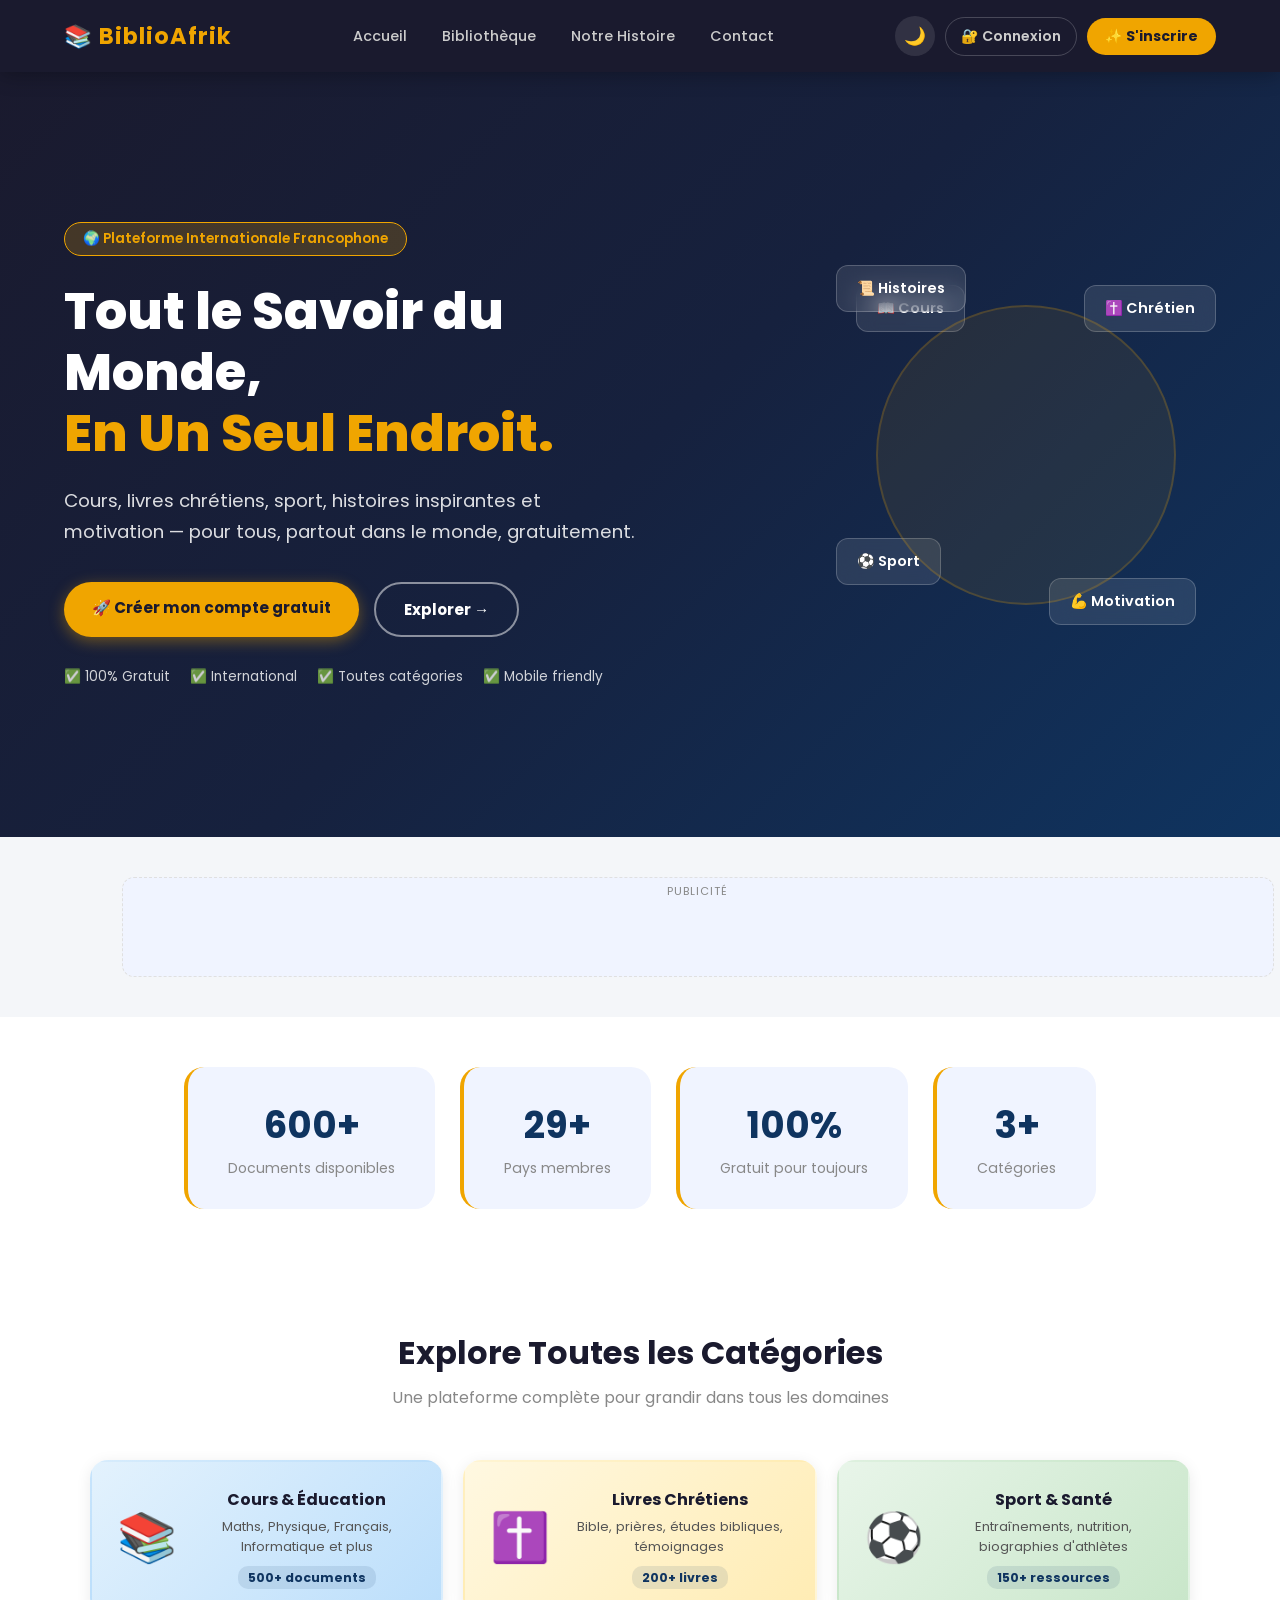
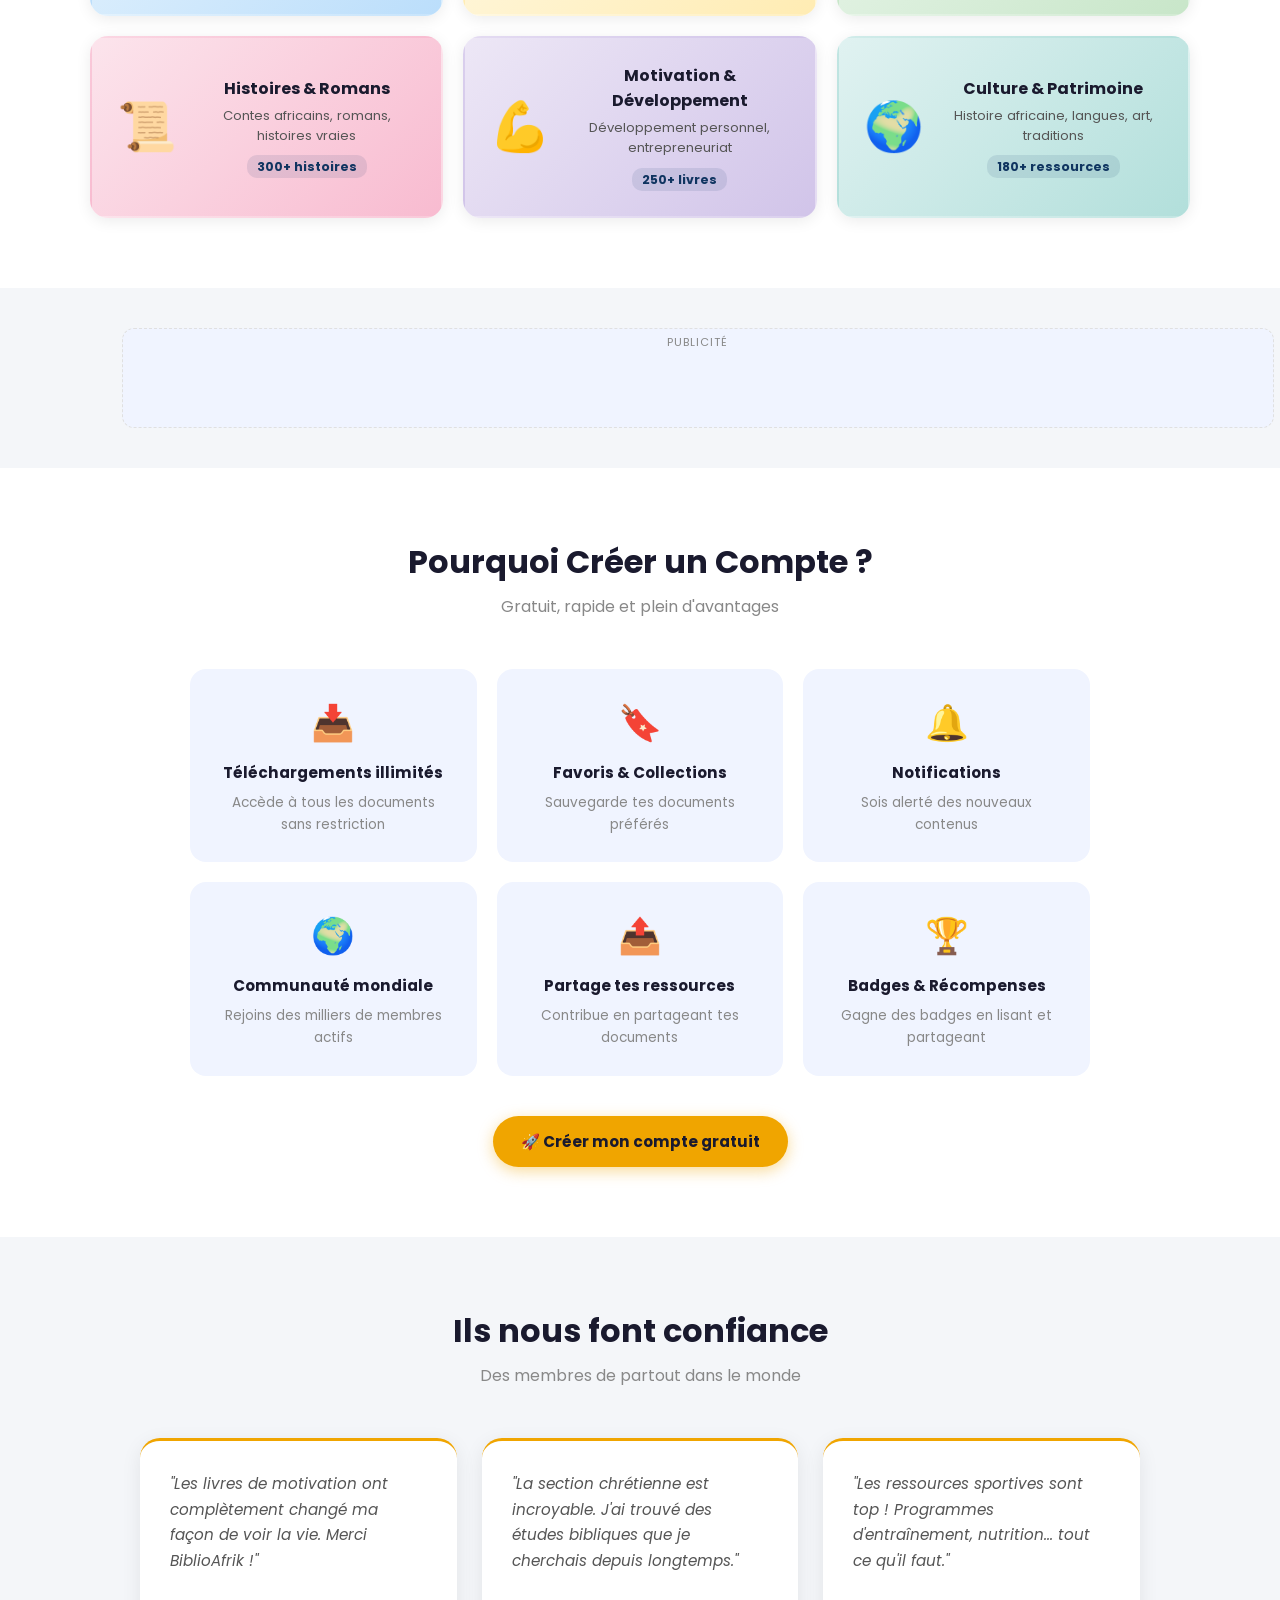
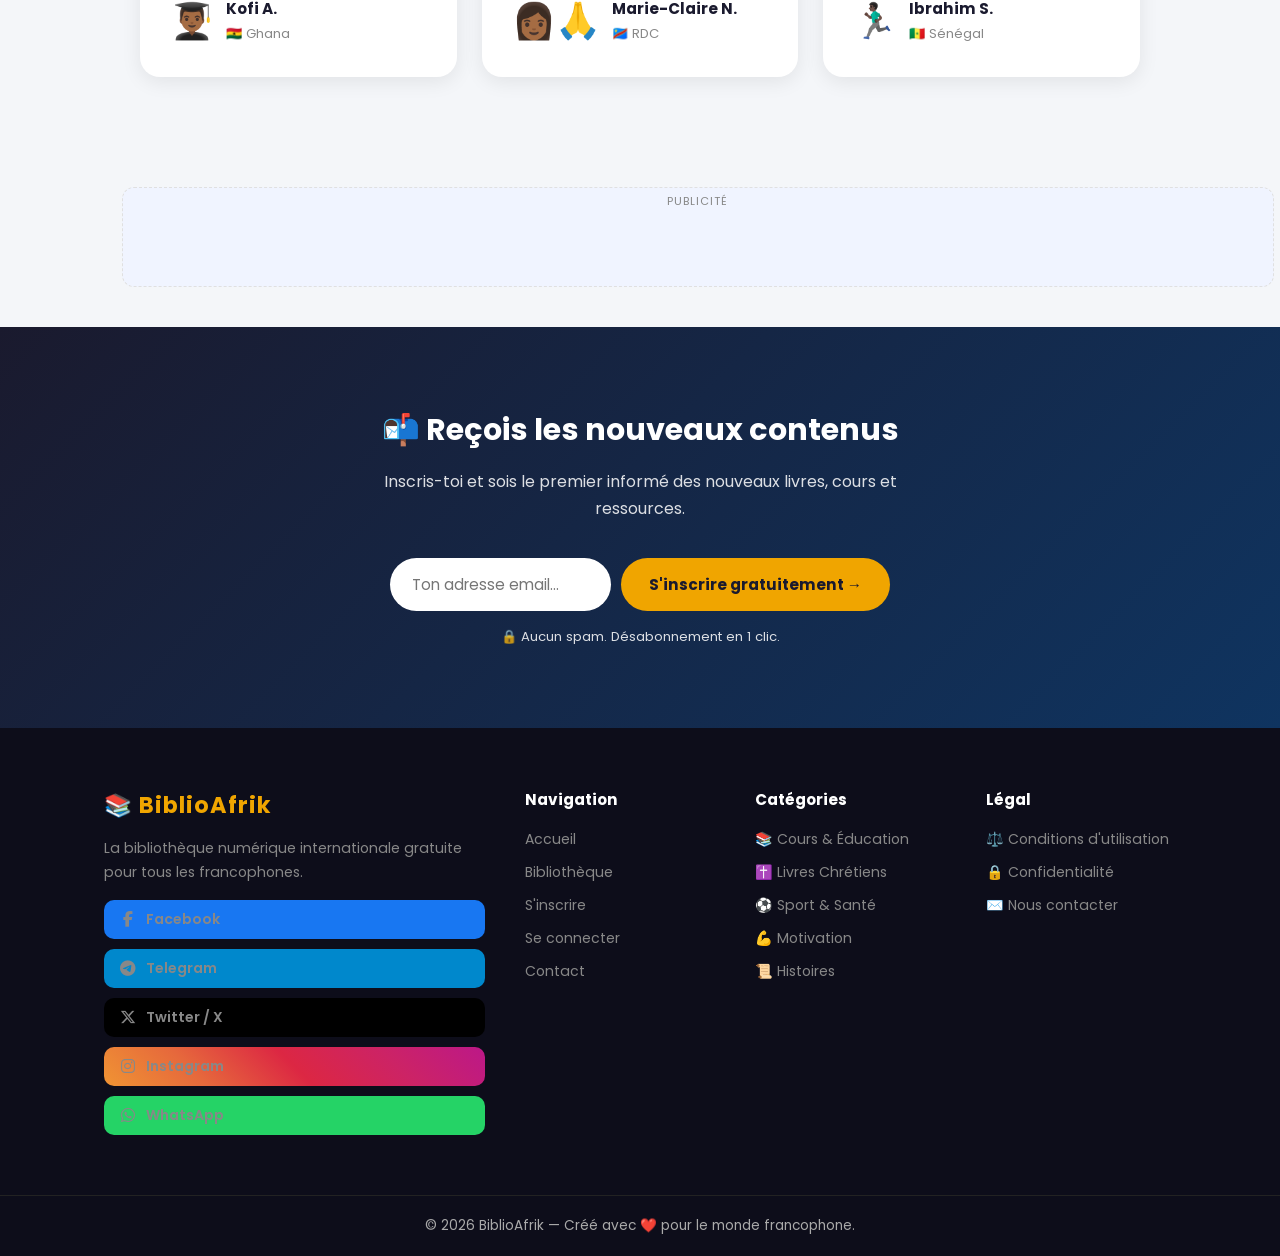
==== commit eb3af03c: "Correction index.html PWA et verset" ====
--- a/index.html
+++ b/index.html
@@ -5,15 +5,41 @@
   <meta name="viewport" content="width=device-width, initial-scale=1.0"/>
   <meta name="description" content="BiblioAfrik — Bibliothèque numérique internationale gratuite pour tous les francophones"/>
   <title>BiblioAfrik — Bibliothèque Numérique Internationale</title>
+  <!-- PWA -->
+  <link rel="manifest" href="manifest.json"/>
+  <meta name="theme-color" content="#f0a500"/>
+  <meta name="apple-mobile-web-app-capable" content="yes"/>
+  <meta name="apple-mobile-web-app-status-bar-style" content="black-translucent"/>
+  <meta name="apple-mobile-web-app-title" content="BiblioAfrik"/>
+  <link rel="apple-touch-icon" href="icons/icon-192.png"/>
   <link rel="stylesheet" href="css/style.css"/>
   <link href="https://fonts.googleapis.com/css2?family=Poppins:wght@300;400;600;700;800&display=swap" rel="stylesheet"/>
   <link rel="stylesheet" href="https://cdnjs.cloudflare.com/ajax/libs/font-awesome/6.5.0/css/all.min.css"/>
   <script async src="https://pagead2.googlesyndication.com/pagead/js/adsbygoogle.js?client=ca-pub-8006779195400510" crossorigin="anonymous"></script>
 </head>
-<script src="js/verset.js"></script>
 <body>
-    <!-- VERSET DU JOUR -->
-<div id="versetDuJour"></div>
+
+  <!-- BANNIÈRE INSTALLATION PWA -->
+  <div id="installBanner" style="display:none;position:fixed;bottom:0;left:0;right:0;background:linear-gradient(135deg,#1a1a2e,#0f3460);color:white;padding:15px 5%;z-index:9999;align-items:center;justify-content:space-between;gap:15px;box-shadow:0 -5px 20px rgba(0,0,0,0.3);flex-wrap:wrap;">
+    <div style="display:flex;align-items:center;gap:15px;">
+      <span style="font-size:2.5rem;">📚</span>
+      <div>
+        <strong style="display:block;font-size:1rem;">Installe BiblioAfrik !</strong>
+        <small style="opacity:0.8;font-size:0.82rem;">Accède à la bibliothèque même sans internet</small>
+      </div>
+    </div>
+    <div style="display:flex;gap:10px;">
+      <button id="installBtn" style="background:#f0a500;color:#1a1a2e;border:none;padding:10px 20px;border-radius:10px;font-family:'Poppins',sans-serif;font-weight:700;cursor:pointer;font-size:0.9rem;">
+        📲 Installer
+      </button>
+      <button id="installDismiss" style="background:rgba(255,255,255,0.1);color:white;border:1px solid rgba(255,255,255,0.2);padding:10px 15px;border-radius:10px;font-family:'Poppins',sans-serif;cursor:pointer;">
+        ✕
+      </button>
+    </div>
+  </div>
+
+  <!-- VERSET DU JOUR -->
+  <div id="versetDuJour"></div>
 
   <nav>
     <div class="logo">📚 BiblioAfrik</div>
@@ -222,8 +248,11 @@
     </div>
   </footer>
 
+  <!-- SCRIPTS — TOUJOURS À LA FIN -->
   <script src="js/main.js"></script>
   <script src="js/notifications.js"></script>
+  <script src="js/verset.js"></script>
+  <script src="js/pwa.js"></script>
   <script>
     const toggle = document.getElementById('darkToggle');
     const html = document.documentElement;
